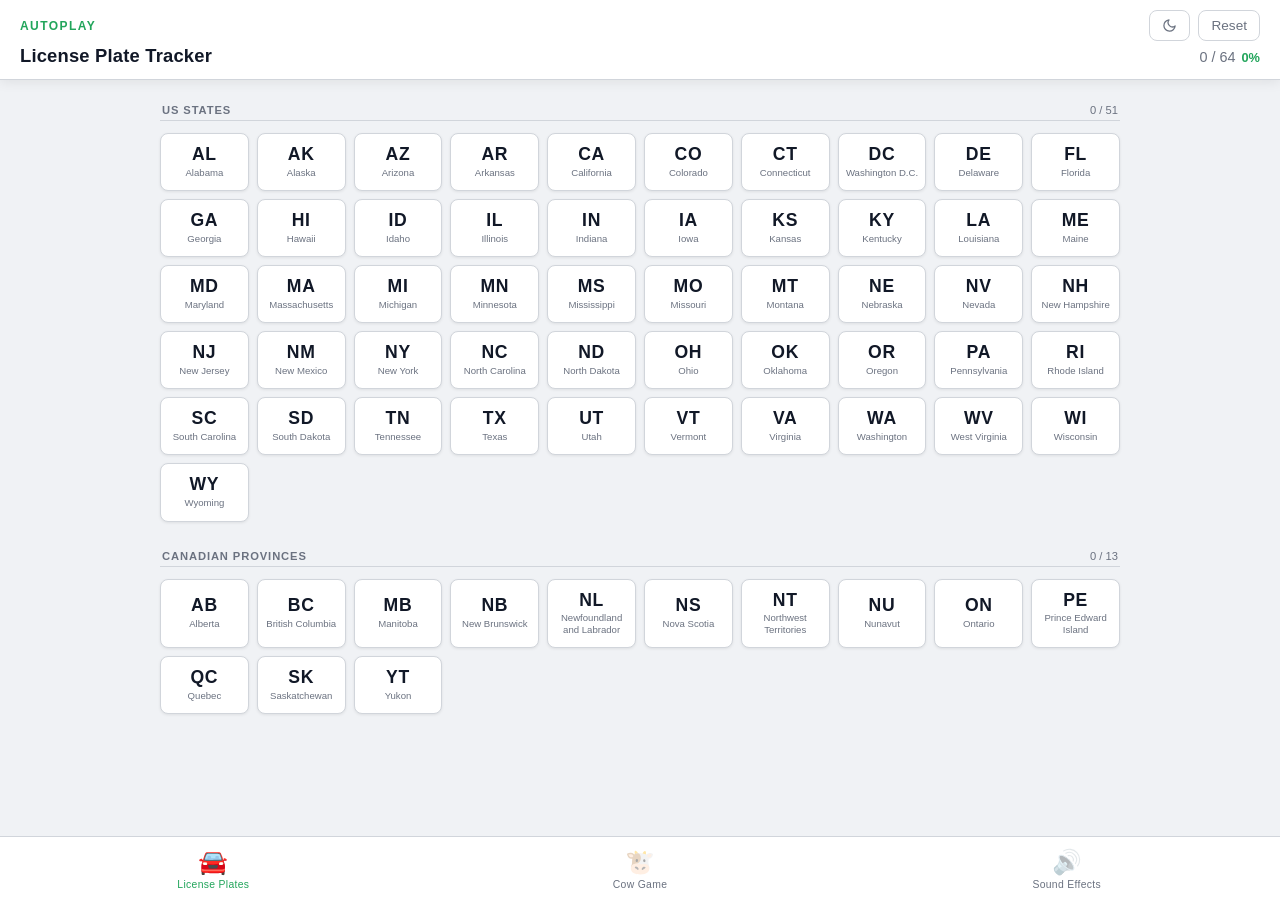
==== index.html @ 31243ed9 "feat: make cow game team names editable with localStorage persistence Agent-Logs-Url: https://github" ====
<!DOCTYPE html>
<html lang="en">
<head>
  <meta charset="UTF-8" />
  <meta name="viewport" content="width=device-width, initial-scale=1.0" />
  <meta name="theme-color" content="#ffffff" />
  <link rel="manifest" href="manifest.json" />
  <link rel="stylesheet" href="styles.css" />
  <title>AutoPlay - Road Trip Games</title>
</head>
<body>

  <header>
    <div class="header-top">
      <span class="app-name">AutoPlay</span>
      <div class="header-actions">
        <button id="theme-btn" aria-label="Toggle dark mode"></button>
        <button id="reset-btn" aria-label="Reset all plates">Reset</button>
      </div>
    </div>
    <div class="header-bottom" id="plates-header">
      <h1>License Plate Tracker</h1>
      <div class="stats">
        <span id="counter">0 / 64</span>
        <span id="percent">0%</span>
      </div>
    </div>
    <div class="header-bottom" id="cow-header" hidden>
      <h1>The Cow Game</h1>
    </div>
    <div class="header-bottom" id="sounds-header" hidden>
      <h1>Sound Effects</h1>
    </div>
  </header>

  <main id="grid"></main>

  <div id="cow-page" hidden>
    <div class="cow-scores">
      <div class="score-box">
        <div class="score-team-name" contenteditable="true" spellcheck="false" data-team="1" aria-label="Team 1 name"></div>
        <div class="score-controls">
          <button class="score-btn score-minus" aria-label="Decrease Team 1 score">−</button>
          <span class="score-value" id="score-team1">0</span>
          <button class="score-btn score-plus" aria-label="Increase Team 1 score">+</button>
        </div>
        <button class="score-reset" data-team="1" aria-label="Hold to reset Team 1 score"><span>🪦</span></button>
      </div>
      <div class="score-box">
        <div class="score-team-name" contenteditable="true" spellcheck="false" data-team="2" aria-label="Team 2 name"></div>
        <div class="score-controls">
          <button class="score-btn score-minus" aria-label="Decrease Team 2 score">−</button>
          <span class="score-value" id="score-team2">0</span>
          <button class="score-btn score-plus" aria-label="Increase Team 2 score">+</button>
        </div>
        <button class="score-reset" data-team="2" aria-label="Hold to reset Team 2 score"><span>🪦</span></button>
      </div>
    </div>
  </div>

  <div id="sounds-page" class="placeholder-page" hidden>
    <p>Coming soon…</p>
  </div>

  <!-- Confirmation modal -->
  <div id="modal-overlay" role="dialog" aria-modal="true" aria-labelledby="modal-title" hidden>
    <div id="modal">
      <h2 id="modal-title">Reset all plates?</h2>
      <p>This will uncheck all plates. This cannot be undone.</p>
      <div class="modal-actions">
        <button id="modal-cancel">Cancel</button>
        <button id="modal-confirm">Yes, reset</button>
      </div>
    </div>
  </div>

  <nav class="bottom-nav" aria-label="Games">
    <button class="nav-tab active" data-page="plates" aria-current="page" aria-label="License Plates">
      <img src="automobile.svg" alt="" aria-hidden="true" class="nav-icon">
      <span>License Plates</span>
    </button>
    <button class="nav-tab" data-page="cow" aria-label="Cow Game">
      <img src="cow-face.svg" alt="" aria-hidden="true" class="nav-icon">
      <span>Cow Game</span>
    </button>
    <button class="nav-tab" data-page="sounds" aria-label="Sound Effects">
      <img src="speaker.svg" alt="" aria-hidden="true" class="nav-icon">
      <span>Sound Effects</span>
    </button>
  </nav>

  <script src="app.js"></script>
</body>
</html>
---- styles.css ----
*, *::before, *::after {
  box-sizing: border-box;
  margin: 0;
  padding: 0;
}

/* ── Themes ── */
:root {
  --bg: #f0f2f5;
  --surface: #ffffff;
  --accent: #ffffff;
  --accent-hover: #f3f4f6;
  --toggled: #22a55b;
  --toggled-hover: #1a8a4a;
  --text: #111827;
  --text-muted: #6b7280;
  --border: #d1d5db;
  --shadow: rgba(0,0,0,0.08);
  --radius: 8px;
}

[data-theme="dark"] {
  --bg: #111827;
  --surface: #1f2937;
  --accent: #1f2937;
  --accent-hover: #374151;
  --toggled: #22a55b;
  --toggled-hover: #1a8a4a;
  --text: #f9fafb;
  --text-muted: #9ca3af;
  --border: #374151;
  --shadow: rgba(0,0,0,0.3);
}

body {
  background: var(--bg);
  color: var(--text);
  font-family: -apple-system, BlinkMacSystemFont, 'Segoe UI', Roboto, sans-serif;
  min-height: 100vh;
  transition: background 0.2s, color 0.2s;
}

/* ── Header ── */
header {
  position: sticky;
  top: 0;
  z-index: 10;
  display: flex;
  flex-direction: column;
  gap: 4px;
  padding: 10px 20px 12px;
  background: var(--surface);
  border-bottom: 1px solid var(--border);
  box-shadow: 0 2px 12px var(--shadow);
  transition: background 0.2s, border-color 0.2s;
}

.header-top {
  display: flex;
  align-items: center;
  justify-content: space-between;
}

.header-bottom:not([hidden]) {
  display: flex;
  align-items: baseline;
  justify-content: space-between;
  gap: 12px;
}

.header-actions {
  display: flex;
  align-items: center;
  gap: 8px;
}

.app-name {
  font-size: 0.75rem;
  font-weight: 700;
  letter-spacing: 0.12em;
  text-transform: uppercase;
  color: var(--toggled);
}

h1 {
  font-size: 1.15rem;
  font-weight: 700;
  letter-spacing: 0.01em;
}

.stats {
  display: flex;
  align-items: baseline;
  gap: 6px;
}

#counter {
  font-size: 0.9rem;
  color: var(--text-muted);
  font-variant-numeric: tabular-nums;
}

#percent {
  font-size: 0.8rem;
  color: var(--toggled);
  font-weight: 600;
  font-variant-numeric: tabular-nums;
}

/* ── Header buttons ── */
#theme-btn svg {
  width: 15px;
  height: 15px;
  display: block;
}

#theme-btn,
#reset-btn {
  background: transparent;
  color: var(--text-muted);
  border: 1px solid var(--border);
  border-radius: var(--radius);
  padding: 7px 12px;
  font-size: 0.85rem;
  cursor: pointer;
  transition: color 0.15s, border-color 0.15s, background 0.15s;
}

#theme-btn:hover,
#reset-btn:hover {
  color: var(--text);
  background: var(--accent-hover);
  border-color: var(--text-muted);
}

#reset-btn:hover {
  color: #dc2626;
  border-color: #dc2626;
  background: rgba(220, 38, 38, 0.06);
}

/* ── Grid ── */
main:not([hidden]) {
  display: grid;
  grid-template-columns: repeat(auto-fill, minmax(88px, 1fr));
  gap: 8px;
  padding: 20px;
  padding-bottom: 84px;
  max-width: 1000px;
  margin: 0 auto;
}

/* ── State buttons ── */
.state-btn {
  display: flex;
  flex-direction: column;
  align-items: center;
  justify-content: center;
  gap: 3px;
  background: var(--accent);
  color: var(--text);
  border: 1px solid var(--border);
  border-radius: var(--radius);
  padding: 12px 6px;
  cursor: pointer;
  transition: background 0.15s, border-color 0.15s, transform 0.1s, box-shadow 0.15s;
  user-select: none;
  position: relative;
  box-shadow: 0 1px 3px var(--shadow);
}

.state-btn:hover {
  background: var(--accent-hover);
  border-color: var(--text-muted);
  box-shadow: 0 2px 8px var(--shadow);
}

.state-btn:active {
  transform: scale(0.96);
}

.state-abbr {
  font-size: 1.1rem;
  font-weight: 700;
  letter-spacing: 0.04em;
  line-height: 1;
}

.state-name {
  font-size: 0.6rem;
  color: var(--text-muted);
  text-align: center;
  line-height: 1.2;
}

.state-btn.toggled {
  background: var(--toggled);
  border-color: var(--toggled);
  color: #fff;
}

.state-btn.toggled .state-name {
  color: rgba(255,255,255,0.75);
}

.state-btn.toggled:hover {
  background: var(--toggled-hover);
  border-color: var(--toggled-hover);
}

.state-btn.toggled::after {
  content: '✓';
  position: absolute;
  top: 4px;
  right: 6px;
  font-size: 0.65rem;
  opacity: 0.85;
}

/* ── Section headers ── */
.section-header {
  grid-column: 1 / -1;
  display: flex;
  align-items: baseline;
  justify-content: space-between;
  padding: 4px 2px;
  border-bottom: 1px solid var(--border);
  margin-bottom: 4px;
}

main > .section-header ~ .section-header {
  margin-top: 16px;
}

.section-title {
  font-size: 0.7rem;
  font-weight: 700;
  letter-spacing: 0.08em;
  text-transform: uppercase;
  color: var(--text-muted);
}

.section-count {
  font-size: 0.7rem;
  color: var(--text-muted);
  font-variant-numeric: tabular-nums;
}

/* ── Modal ── */
#modal-overlay {
  position: fixed;
  inset: 0;
  background: rgba(0,0,0,0.5);
  display: flex;
  align-items: center;
  justify-content: center;
  z-index: 100;
  backdrop-filter: blur(3px);
}

#modal-overlay[hidden] {
  display: none;
}

#modal {
  background: var(--surface);
  border: 1px solid var(--border);
  border-radius: 12px;
  padding: 28px 32px;
  max-width: 380px;
  width: 90%;
  box-shadow: 0 8px 32px var(--shadow);
  animation: pop-in 0.15s ease;
}

@keyframes pop-in {
  from { transform: scale(0.92); opacity: 0; }
  to   { transform: scale(1);    opacity: 1; }
}

#modal h2 {
  font-size: 1.1rem;
  margin-bottom: 10px;
}

#modal p {
  font-size: 0.9rem;
  color: var(--text-muted);
  margin-bottom: 24px;
  line-height: 1.5;
}

.modal-actions {
  display: flex;
  gap: 10px;
  justify-content: flex-end;
}

.modal-actions button {
  border-radius: var(--radius);
  padding: 9px 20px;
  font-size: 0.9rem;
  font-weight: 500;
  cursor: pointer;
  transition: background 0.15s, color 0.15s;
}

#modal-cancel {
  background: transparent;
  color: var(--text-muted);
  border: 1px solid var(--border);
}

#modal-cancel:hover {
  background: var(--accent-hover);
  color: var(--text);
}

#modal-confirm {
  background: #dc2626;
  color: #fff;
  border: 1px solid #dc2626;
}

#modal-confirm:hover {
  background: #b91c1c;
  border-color: #b91c1c;
}

/* ── Focus styles ── */
button:focus-visible {
  outline: 2px solid var(--toggled);
  outline-offset: 2px;
}

/* ── Bottom nav ── */
.bottom-nav {
  position: fixed;
  bottom: 0;
  left: 0;
  right: 0;
  height: 64px;
  background: var(--surface);
  border-top: 1px solid var(--border);
  display: flex;
  align-items: stretch;
  z-index: 10;
  transition: background 0.2s, border-color 0.2s;
}

.nav-tab {
  flex: 1;
  display: flex;
  flex-direction: column;
  align-items: center;
  justify-content: center;
  gap: 3px;
  border: none;
  background: none;
  color: var(--text-muted);
  cursor: pointer;
  font-size: 0.65rem;
  font-weight: 500;
  letter-spacing: 0.03em;
  transition: color 0.15s, background 0.15s;
  padding: 8px;
}

.nav-tab:hover {
  background: var(--accent-hover);
  color: var(--text);
}

.nav-tab.active {
  color: var(--toggled);
}

.nav-icon {
  width: auto;
  height: 28px;
  opacity: 0.35;
  transition: opacity 0.15s;
}

.nav-tab.active .nav-icon {
  opacity: 1;
}

/* ── Responsive ── */
@media (max-width: 480px) {
  main:not([hidden]) {
    grid-template-columns: repeat(auto-fill, minmax(72px, 1fr));
    padding: 12px;
    padding-bottom: 84px;
    gap: 6px;
  }

  header {
    padding: 8px 14px 10px;
  }

  h1 {
    font-size: 1rem;
  }
}

/* ── Placeholder pages ── */
.placeholder-page:not([hidden]) {
  display: flex;
  align-items: center;
  justify-content: center;
  min-height: calc(100vh - 120px);
  padding: 40px 20px 84px;
  color: var(--text-muted);
  font-size: 0.95rem;
}

/* ── Cow Game ── */
#cow-page:not([hidden]) {
  display: flex;
  align-items: flex-start;
  justify-content: center;
  padding: 24px 16px 84px;
  min-height: calc(100vh - 120px);
}

.cow-scores {
  display: flex;
  gap: 16px;
  width: 100%;
  max-width: 500px;
}

.score-box {
  flex: 1;
  display: flex;
  flex-direction: column;
  align-items: center;
  gap: 20px;
  background: var(--surface);
  border: 1px solid var(--border);
  border-radius: 12px;
  padding: 24px 12px;
  box-shadow: 0 2px 12px var(--shadow);
}

.score-team-name {
  font-size: 0.8rem;
  font-weight: 700;
  letter-spacing: 0.08em;
  text-transform: uppercase;
  color: var(--text-muted);
}

.score-team-name[contenteditable] {
  cursor: text;
  border-radius: 4px;
  padding: 2px 6px;
  outline: none;
  min-width: 40px;
  max-width: 100%;
  text-align: center;
  transition: background 0.15s, box-shadow 0.15s;
  white-space: nowrap;
  overflow: hidden;
}

.score-team-name[contenteditable]:hover {
  background: var(--accent-hover);
}

.score-team-name[contenteditable]:focus {
  background: var(--accent-hover);
  box-shadow: 0 0 0 2px var(--toggled);
  color: var(--text);
}

.score-controls {
  display: flex;
  align-items: center;
  gap: 10px;
}

.score-btn {
  width: 44px;
  height: 44px;
  border: 1px solid var(--border);
  border-radius: var(--radius);
  background: var(--accent);
  color: var(--text);
  font-size: 1.6rem;
  line-height: 1;
  cursor: pointer;
  display: flex;
  align-items: center;
  justify-content: center;
  transition: background 0.15s, border-color 0.15s, transform 0.1s;
  user-select: none;
}

.score-btn:hover {
  background: var(--accent-hover);
  border-color: var(--text-muted);
}

.score-btn:active {
  transform: scale(0.92);
}

.score-value {
  font-size: 3rem;
  font-weight: 700;
  font-variant-numeric: tabular-nums;
  min-width: 60px;
  text-align: center;
  line-height: 1;
}

.score-reset {
  font-size: 1.4rem;
  line-height: 1;
  background-color: transparent;
  background-image: linear-gradient(to right, rgba(220, 38, 38, 0.15), rgba(220, 38, 38, 0.15));
  background-size: 0% 100%;
  background-repeat: no-repeat;
  background-position: left center;
  border: 1px solid var(--border);
  border-radius: var(--radius);
  padding: 8px 18px;
  cursor: pointer;
  user-select: none;
  -webkit-touch-callout: none;
  transition: border-color 0.15s;
}

.score-reset > span {
  pointer-events: none;
}

.score-reset:hover {
  border-color: var(--text-muted);
}

.score-reset.holding {
  border-color: #dc2626;
  animation: hold-fill 0.8s linear forwards;
}

@keyframes hold-fill {
  from { background-size: 0% 100%; }
  to   { background-size: 100% 100%; }
}

@media (max-width: 480px) {
  .score-value {
    font-size: 2.5rem;
    min-width: 48px;
  }

  .score-btn {
    width: 40px;
    height: 40px;
  }

  .score-box {
    padding: 20px 8px;
    gap: 16px;
  }
}

/* ── SVG nav icons ── */
svg.nav-icon {
  width: 28px;
  height: 28px;
}
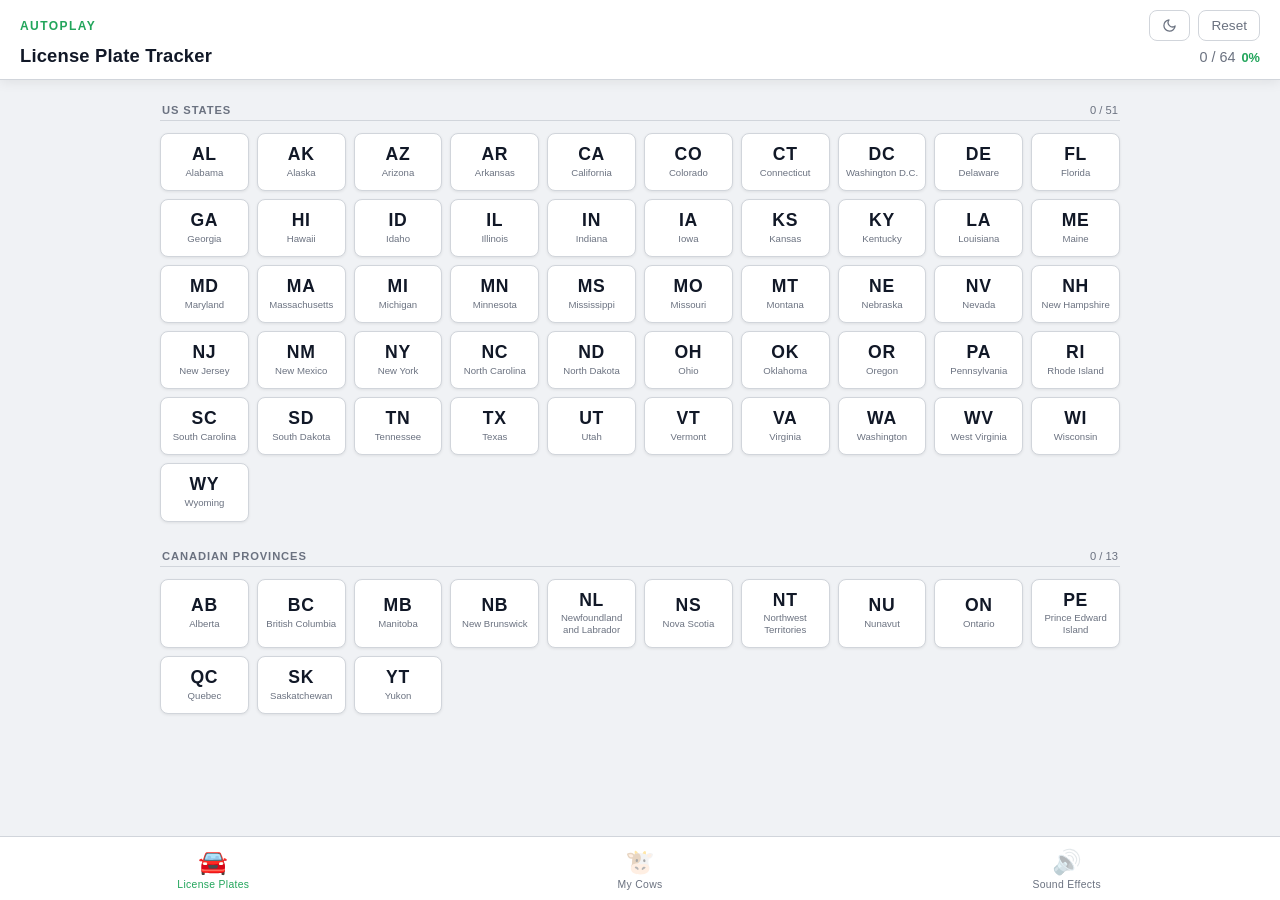
==== commit 251bebaf: "rename: "The Cow Game" → "My Cows" in index.html, README.md, styles.css, app.js Agent-Logs-Url: http" ====
--- a/index.html
+++ b/index.html
@@ -26,7 +26,7 @@
       </div>
     </div>
     <div class="header-bottom" id="cow-header" hidden>
-      <h1>The Cow Game</h1>
+      <h1>My Cows</h1>
     </div>
     <div class="header-bottom" id="sounds-header" hidden>
       <h1>Sound Effects</h1>
@@ -79,9 +79,9 @@
       <img src="automobile.svg" alt="" aria-hidden="true" class="nav-icon">
       <span>License Plates</span>
     </button>
-    <button class="nav-tab" data-page="cow" aria-label="Cow Game">
+    <button class="nav-tab" data-page="cow" aria-label="My Cows">
       <img src="cow-face.svg" alt="" aria-hidden="true" class="nav-icon">
-      <span>Cow Game</span>
+      <span>My Cows</span>
     </button>
     <button class="nav-tab" data-page="sounds" aria-label="Sound Effects">
       <img src="speaker.svg" alt="" aria-hidden="true" class="nav-icon">
--- a/styles.css
+++ b/styles.css
@@ -415,7 +415,7 @@
   font-size: 0.95rem;
 }
 
-/* ── Cow Game ── */
+/* ── My Cows ── */
 #cow-page:not([hidden]) {
   display: flex;
   align-items: flex-start;
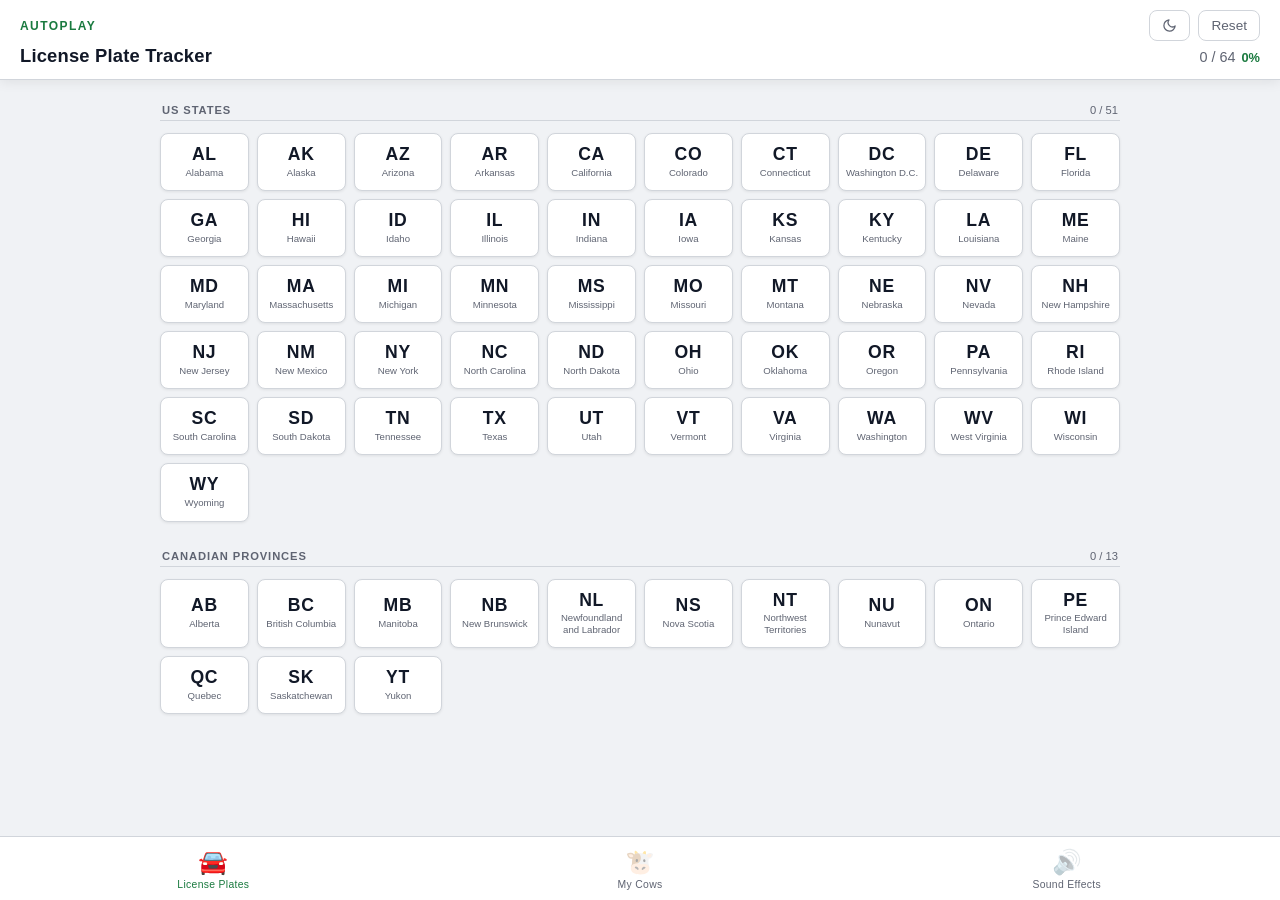
==== commit 1651de54: "fix: accessibility — color contrast, inert modal backdrop, role=textbox Agent-Logs-Url: https://gith" ====
--- a/index.html
+++ b/index.html
@@ -38,7 +38,7 @@
   <div id="cow-page" hidden>
     <div class="cow-scores">
       <div class="score-box">
-        <div class="score-team-name" contenteditable="true" spellcheck="false" data-team="1" aria-label="Team 1 name"></div>
+        <div class="score-team-name" contenteditable="true" role="textbox" spellcheck="false" data-team="1" aria-label="Team 1 name"></div>
         <div class="score-controls">
           <button class="score-btn score-minus" aria-label="Decrease Team 1 score">−</button>
           <span class="score-value" id="score-team1">0</span>
@@ -47,7 +47,7 @@
         <button class="score-reset" data-team="1" aria-label="Hold to reset Team 1 score"><span>🪦</span></button>
       </div>
       <div class="score-box">
-        <div class="score-team-name" contenteditable="true" spellcheck="false" data-team="2" aria-label="Team 2 name"></div>
+        <div class="score-team-name" contenteditable="true" role="textbox" spellcheck="false" data-team="2" aria-label="Team 2 name"></div>
         <div class="score-controls">
           <button class="score-btn score-minus" aria-label="Decrease Team 2 score">−</button>
           <span class="score-value" id="score-team2">0</span>
--- a/styles.css
+++ b/styles.css
@@ -10,10 +10,10 @@
   --surface: #ffffff;
   --accent: #ffffff;
   --accent-hover: #f3f4f6;
-  --toggled: #22a55b;
-  --toggled-hover: #1a8a4a;
+  --toggled: #1a7a3f;
+  --toggled-hover: #155f33;
   --text: #111827;
-  --text-muted: #6b7280;
+  --text-muted: #5f6472;
   --border: #d1d5db;
   --shadow: rgba(0,0,0,0.08);
   --radius: 8px;
